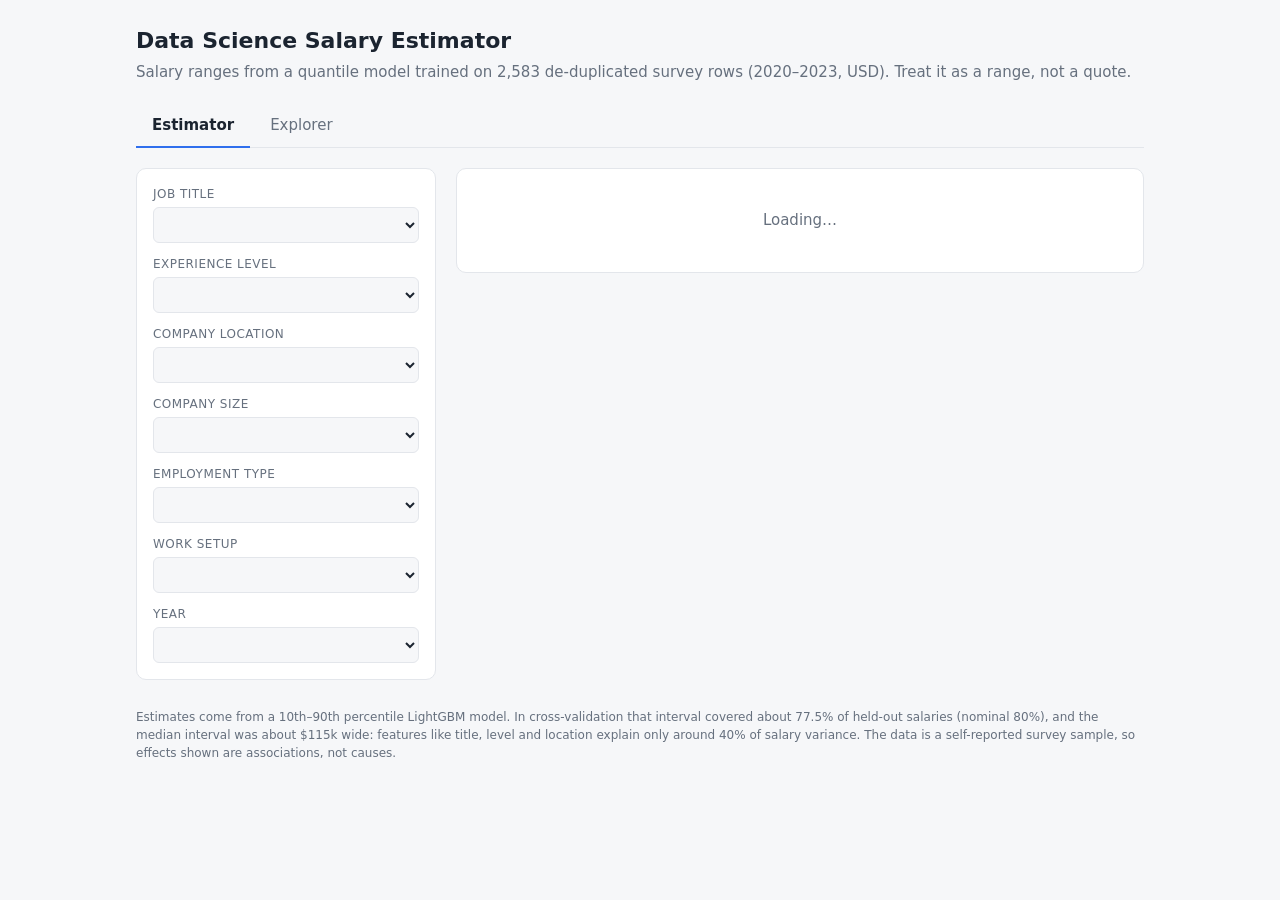
==== app/static/index.html @ ebf69576 "Add salary estimator and explorer web app FastAPI backend serving 10/50/90 percentile LightGBM predi" ====
<!doctype html>
<html lang="en">
<head>
<meta charset="utf-8">
<meta name="viewport" content="width=device-width, initial-scale=1">
<title>Data Science Salary Estimator</title>
<style>
  :root {
    --bg: #f6f7f9; --card: #fff; --ink: #1b2430; --muted: #66707e; --line: #e3e6eb;
    --accent: #2f6fed; --accent-soft: #dfe9fd; --pos: #1f9d6b; --neg: #d1495b; --band: #c9d9fb; --peer: #f0b429;
  }
  @media (prefers-color-scheme: dark) {
    :root { --bg: #11151b; --card: #1a2029; --ink: #e8ecf2; --muted: #95a0b0; --line: #2a323e;
            --accent: #6b9bff; --accent-soft: #223355; --pos: #3ccf91; --neg: #ff7a8a; --band: #2c4375; --peer: #e0a526; }
  }
  * { box-sizing: border-box; }
  body { margin: 0; background: var(--bg); color: var(--ink); font: 15px/1.5 system-ui, -apple-system, "Segoe UI", sans-serif; }
  .wrap { max-width: 1040px; margin: 0 auto; padding: 24px 16px 48px; }
  h1 { font-size: 22px; margin: 0 0 4px; }
  .sub { color: var(--muted); margin: 0 0 20px; }
  nav { display: flex; gap: 4px; border-bottom: 1px solid var(--line); margin-bottom: 20px; }
  nav button { background: none; border: 0; padding: 10px 16px; font: inherit; color: var(--muted); cursor: pointer; border-bottom: 2px solid transparent; margin-bottom: -1px; }
  nav button[aria-selected="true"] { color: var(--ink); border-bottom-color: var(--accent); font-weight: 600; }
  .grid { display: grid; grid-template-columns: 300px 1fr; gap: 20px; align-items: start; }
  @media (max-width: 760px) { .grid { grid-template-columns: 1fr; } }
  .card { background: var(--card); border: 1px solid var(--line); border-radius: 10px; padding: 16px; }
  .card + .card { margin-top: 16px; }
  label { display: block; font-size: 12px; color: var(--muted); margin: 12px 0 4px; text-transform: uppercase; letter-spacing: .04em; }
  label:first-child { margin-top: 0; }
  select, input[type=range] { width: 100%; font: inherit; color: var(--ink); background: var(--bg); border: 1px solid var(--line); border-radius: 6px; padding: 7px 8px; }
  input[type=range] { padding: 0; }
  h2 { font-size: 15px; margin: 0 0 12px; }
  .big { font-size: 34px; font-weight: 700; letter-spacing: -.01em; }
  .big small { font-size: 15px; font-weight: 400; color: var(--muted); }
  .muted { color: var(--muted); font-size: 13px; }
  .scale { position: relative; height: 46px; margin: 18px 0 6px; }
  .scale .track { position: absolute; top: 20px; left: 0; right: 0; height: 6px; background: var(--line); border-radius: 3px; }
  .scale .band { position: absolute; top: 16px; height: 14px; background: var(--band); border-radius: 7px; }
  .scale .mid { position: absolute; top: 10px; width: 3px; height: 26px; background: var(--accent); border-radius: 2px; }
  .scale .peer { position: absolute; top: 33px; height: 5px; background: var(--peer); border-radius: 3px; }
  .scale .tick { position: absolute; top: 0; font-size: 11px; color: var(--muted); transform: translateX(-50%); white-space: nowrap; }
  .legend { display: flex; gap: 16px; flex-wrap: wrap; font-size: 12px; color: var(--muted); }
  .legend i { display: inline-block; width: 12px; height: 8px; border-radius: 2px; margin-right: 5px; vertical-align: middle; }
  .warn { background: #fff4e0; color: #7a4b00; border: 1px solid #f0c987; border-radius: 8px; padding: 8px 12px; margin: 0 0 12px; font-size: 13px; }
  @media (prefers-color-scheme: dark) { .warn { background: #3a2c10; color: #f0c987; border-color: #5c4519; } }
  .factor { display: grid; grid-template-columns: 150px 1fr 76px; align-items: center; gap: 10px; padding: 4px 0; font-size: 13px; }
  .factor .nm { white-space: nowrap; overflow: hidden; text-overflow: ellipsis; }
  .factor .nm span { color: var(--muted); }
  .diverge { position: relative; height: 12px; }
  .diverge::before { content: ""; position: absolute; left: 50%; top: -3px; bottom: -3px; width: 1px; background: var(--line); }
  .diverge b { position: absolute; top: 0; height: 12px; border-radius: 2px; }
  .factor .val { text-align: right; font-variant-numeric: tabular-nums; }
  .pos { color: var(--pos); } .neg { color: var(--neg); }
  .bar-row { display: grid; grid-template-columns: 170px 1fr 70px 46px; gap: 10px; align-items: center; padding: 3px 0; font-size: 13px; cursor: pointer; border-radius: 4px; }
  .bar-row:hover { background: var(--bg); }
  .bar-row .nm { white-space: nowrap; overflow: hidden; text-overflow: ellipsis; }
  .range { position: relative; height: 14px; }
  .range .iqr { position: absolute; top: 3px; height: 8px; background: var(--band); border-radius: 4px; }
  .range .med { position: absolute; top: 0; width: 3px; height: 14px; background: var(--accent); border-radius: 2px; }
  .num { text-align: right; font-variant-numeric: tabular-nums; }
  .hist { display: flex; align-items: flex-end; gap: 2px; height: 80px; }
  .hist div { flex: 1; background: var(--band); border-radius: 2px 2px 0 0; min-height: 1px; }
  .filters { display: grid; grid-template-columns: repeat(auto-fill, minmax(150px, 1fr)); gap: 8px 12px; }
  .filters label { margin: 0 0 3px; }
  .row { display: flex; justify-content: space-between; align-items: baseline; gap: 12px; flex-wrap: wrap; }
  button.link { background: none; border: 0; color: var(--accent); cursor: pointer; font: inherit; padding: 0; }
  .empty { color: var(--muted); padding: 24px 0; text-align: center; }
  footer { margin-top: 28px; color: var(--muted); font-size: 12px; }
  .hidden { display: none; }
</style>
</head>
<body>
<div class="wrap">
  <h1>Data Science Salary Estimator</h1>
  <p class="sub">Salary ranges from a quantile model trained on 2,583 de-duplicated survey rows (2020&ndash;2023, USD). Treat it as a range, not a quote.</p>

  <nav role="tablist">
    <button role="tab" id="tab-est" aria-selected="true">Estimator</button>
    <button role="tab" id="tab-exp" aria-selected="false">Explorer</button>
  </nav>

  <!-- Estimator -->
  <section id="est" class="grid">
    <div class="card">
      <label for="job_title">Job title</label><select id="job_title"></select>
      <label for="experience_level">Experience level</label><select id="experience_level"></select>
      <label for="company_location">Company location</label><select id="company_location"></select>
      <label for="company_size">Company size</label><select id="company_size"></select>
      <label for="employment_type">Employment type</label><select id="employment_type"></select>
      <label for="remote_ratio">Work setup</label><select id="remote_ratio"></select>
      <label for="work_year">Year</label><select id="work_year"></select>
    </div>
    <div>
      <div class="card" id="result"><div class="empty">Loading&hellip;</div></div>
      <div class="card hidden" id="why">
        <h2>What moves this estimate</h2>
        <div class="muted" id="whyNote" style="margin-bottom:8px"></div>
        <div id="factors"></div>
      </div>
    </div>
  </section>

  <!-- Explorer -->
  <section id="exp" class="hidden">
    <div class="card">
      <div class="filters">
        <div><label for="x_group">Group by</label><select id="x_group"></select></div>
        <div><label for="x_job_title">Job title</label><select id="x_job_title"></select></div>
        <div><label for="x_experience_level">Experience</label><select id="x_experience_level"></select></div>
        <div><label for="x_company_location">Location</label><select id="x_company_location"></select></div>
        <div><label for="x_company_size">Company size</label><select id="x_company_size"></select></div>
        <div><label for="x_employment_type">Employment type</label><select id="x_employment_type"></select></div>
        <div><label for="x_remote_ratio">Work setup</label><select id="x_remote_ratio"></select></div>
        <div><label for="x_work_year">Year</label><select id="x_work_year"></select></div>
        <div><label for="x_min_n">Min rows per group: <b id="x_min_n_val">10</b></label><input type="range" id="x_min_n" min="1" max="100" value="10"></div>
      </div>
    </div>
    <div class="card">
      <div class="row"><h2 id="xTitle">Salary by group</h2><button class="link" id="xReset">Clear filters</button></div>
      <div class="muted" id="xSummary" style="margin-bottom:10px"></div>
      <div class="hist" id="xHist" aria-label="Salary distribution"></div>
      <div class="legend" style="margin:14px 0 8px"><span><i style="background:var(--band)"></i>25th&ndash;75th percentile</span><span><i style="background:var(--accent)"></i>median</span><span>Click a row to filter to it</span></div>
      <div id="xRows"></div>
    </div>
  </section>

  <footer>
    Estimates come from a 10th&ndash;90th percentile LightGBM model. In cross-validation that interval covered about 77.5% of held-out salaries (nominal 80%), and the median interval was about $115k wide: features like title, level and location explain only around 40% of salary variance. The data is a self-reported survey sample, so effects shown are associations, not causes.
  </footer>
</div>

<script>
const $ = id => document.getElementById(id);
const esc = s => String(s).replace(/[&<>"']/g, c => ({'&':'&amp;','<':'&lt;','>':'&gt;','"':'&quot;',"'":'&#39;'}[c]));
const usd = n => '$' + Math.round(n).toLocaleString('en-US');
const k = n => '$' + Math.round(n / 1000) + 'k';
const CAT_FIELDS = ['job_title', 'experience_level', 'company_location', 'company_size', 'employment_type'];
const GROUPS = {job_title: 'Job title', experience_level: 'Experience level', company_location: 'Company location',
                company_size: 'Company size', employment_type: 'Employment type', work_year: 'Year', remote_ratio: 'Work setup'};
let OPT = null;

function fill(sel, items, any) {
  sel.innerHTML = (any ? `<option value="">${esc(any)}</option>` : '') +
    items.map(o => `<option value="${esc(o.value)}">${esc(o.label)}${o.n != null ? ` (${o.n})` : ''}</option>`).join('');
}

async function init() {
  const r = await (await fetch('/api/options')).json();
  OPT = r.options;
  const years = OPT.work_year.map(y => ({value: y, label: y}));
  for (const f of CAT_FIELDS) { fill($(f), OPT[f]); fill($('x_' + f), OPT[f], 'All'); }
  fill($('remote_ratio'), OPT.remote_ratio); fill($('x_remote_ratio'), OPT.remote_ratio, 'All');
  fill($('work_year'), years); fill($('x_work_year'), years, 'All');
  fill($('x_group'), Object.entries(GROUPS).map(([value, label]) => ({value, label})));
  // sensible defaults
  $('job_title').value = 'Data Scientist'; $('experience_level').value = 'MI'; $('company_location').value = 'US';
  $('company_size').value = 'M'; $('employment_type').value = 'FT'; $('remote_ratio').value = '0';
  $('work_year').value = String(Math.max(...OPT.work_year.map(Number)));
  $('x_group').value = 'job_title';
  estimate(); explore();
}

// ---- Estimator ----
let estTimer;
async function estimate() {
  const body = {};
  for (const f of [...CAT_FIELDS, 'remote_ratio', 'work_year']) body[f] = $(f).value;
  body.remote_ratio = +body.remote_ratio; body.work_year = +body.work_year;
  const res = await fetch('/api/predict', {method: 'POST', headers: {'Content-Type': 'application/json'}, body: JSON.stringify(body)});
  if (!res.ok) { $('result').innerHTML = `<div class="empty">Could not estimate: ${esc((await res.json()).detail)}</div>`; return; }
  render(await res.json());
}

function render(r) {
  const p = r.peers, has = p && p.n > 0;
  const lo = Math.min(r.low, has ? p.p25 : r.low) * 0.9, hi = Math.max(r.high, has ? p.p75 : r.high) * 1.05;
  const pos = v => ((v - lo) / (hi - lo) * 100).toFixed(2) + '%';
  const w = (a, b) => ((b - a) / (hi - lo) * 100).toFixed(2) + '%';
  $('result').innerHTML = `
    ${r.warnings.map(x => `<div class="warn">${esc(x)}</div>`).join('')}
    <div class="muted">Estimated salary (80% range)</div>
    <div class="big">${usd(r.low)} &ndash; ${usd(r.high)} <small>per year</small></div>
    <div class="muted">Most likely around <b>${usd(r.mid)}</b></div>
    <div class="scale" aria-hidden="true">
      <div class="track"></div>
      <div class="band" style="left:${pos(r.low)};width:${w(r.low, r.high)}"></div>
      <div class="mid" style="left:${pos(r.mid)}"></div>
      ${has ? `<div class="peer" style="left:${pos(p.p25)};width:${w(p.p25, p.p75)}"></div>` : ''}
      <span class="tick" style="left:${pos(r.low)}">${k(r.low)}</span>
      <span class="tick" style="left:${pos(r.high)}">${k(r.high)}</span>
    </div>
    <div class="legend"><span><i style="background:var(--band)"></i>model 10&ndash;90% range</span><span><i style="background:var(--accent)"></i>model median</span>${has ? '<span><i style="background:var(--peer)"></i>observed peers 25&ndash;75%</span>' : ''}</div>
    <p class="muted" style="margin-bottom:0">${has
      ? `${p.n} observed rows with the ${esc(p.match)}: median ${usd(p.median)}, middle half ${usd(p.p25)}&ndash;${usd(p.p75)}.`
      : 'No comparable observed rows.'}</p>`;

  const max = Math.max(...r.factors.map(f => Math.abs(f.effect)), 1);
  $('why').classList.remove('hidden');
  $('whyNote').textContent = `Starting from a typical salary of ${usd(r.baseline)}, each factor adds or subtracts:`;
  $('factors').innerHTML = r.factors.map(f => {
    const pct = Math.abs(f.effect) / max * 50, neg = f.effect < 0;
    return `<div class="factor"><div class="nm" title="${esc(f.label)}">${esc(f.label)} <span>${esc(f.value)}</span></div>
      <div class="diverge"><b style="${neg ? 'right' : 'left'}:50%;width:${pct}%;background:var(--${neg ? 'neg' : 'pos'})"></b></div>
      <div class="val ${neg ? 'neg' : 'pos'}">${neg ? '&minus;' : '+'}${usd(Math.abs(f.effect))}</div></div>`;
  }).join('');
}

for (const f of [...CAT_FIELDS, 'remote_ratio', 'work_year']) $(f).addEventListener('change', () => { clearTimeout(estTimer); estTimer = setTimeout(estimate, 80); });

// ---- Explorer ----
const XF = ['job_title', 'experience_level', 'company_location', 'company_size', 'employment_type', 'remote_ratio', 'work_year'];
async function explore() {
  const q = new URLSearchParams({group_by: $('x_group').value, min_n: $('x_min_n').value});
  for (const f of XF) if ($('x_' + f).value !== '') q.set(f, $('x_' + f).value);
  const r = await (await fetch('/api/explore?' + q)).json();
  $('xTitle').textContent = 'Salary by ' + GROUPS[$('x_group').value].toLowerCase();
  if (!r.rows) { $('xSummary').textContent = ''; $('xHist').innerHTML = ''; $('xRows').innerHTML = '<div class="empty">No rows match these filters.</div>'; return; }
  $('xSummary').textContent = `${r.rows.toLocaleString()} rows, median ${usd(r.overall.median)} (middle half ${usd(r.overall.p25)}–${usd(r.overall.p75)})` +
    (r.hidden_groups ? ` · ${r.hidden_groups} small group${r.hidden_groups > 1 ? 's' : ''} hidden` : '');
  const hm = Math.max(...r.histogram.counts, 1);
  $('xHist').innerHTML = r.histogram.counts.map((c, i) =>
    `<div style="height:${c / hm * 100}%" title="${k(r.histogram.edges[i])}–${k(r.histogram.edges[i + 1])}: ${c} rows"></div>`).join('');
  if (!r.groups.length) { $('xRows').innerHTML = '<div class="empty">Every group is below the minimum size. Lower the slider.</div>'; return; }
  const lo = 0, hi = Math.max(...r.groups.map(g => g.p75)) * 1.05;
  const pct = v => (v / hi * 100).toFixed(2) + '%';
  $('xRows').innerHTML = r.groups.map(g => `
    <div class="bar-row" data-key="${esc(g.key)}" title="min ${usd(g.min)}, max ${usd(g.max)}, mean ${usd(g.mean)}">
      <div class="nm">${esc(g.label)}</div>
      <div class="range"><div class="iqr" style="left:${pct(g.p25)};width:${((g.p75 - g.p25) / hi * 100).toFixed(2)}%"></div><div class="med" style="left:${pct(g.median)}"></div></div>
      <div class="num">${k(g.median)}</div><div class="num muted">${g.n}</div></div>`).join('');
}
$('xRows').addEventListener('click', e => {
  const row = e.target.closest('.bar-row'); if (!row) return;
  const g = $('x_group').value, sel = $('x_' + g);
  if (sel && XF.includes(g)) { sel.value = row.dataset.key; explore(); }
});
$('x_min_n').addEventListener('input', () => { $('x_min_n_val').textContent = $('x_min_n').value; });
$('x_min_n').addEventListener('change', explore);
for (const id of ['x_group', ...XF.map(f => 'x_' + f)]) $(id).addEventListener('change', explore);
$('xReset').addEventListener('click', () => { for (const f of XF) $('x_' + f).value = ''; explore(); });

// ---- Tabs ----
function tab(which) {
  $('est').classList.toggle('hidden', which !== 'est'); $('exp').classList.toggle('hidden', which !== 'exp');
  $('tab-est').setAttribute('aria-selected', which === 'est'); $('tab-exp').setAttribute('aria-selected', which === 'exp');
}
$('tab-est').onclick = () => tab('est'); $('tab-exp').onclick = () => tab('exp');
init();
</script>
</body>
</html>
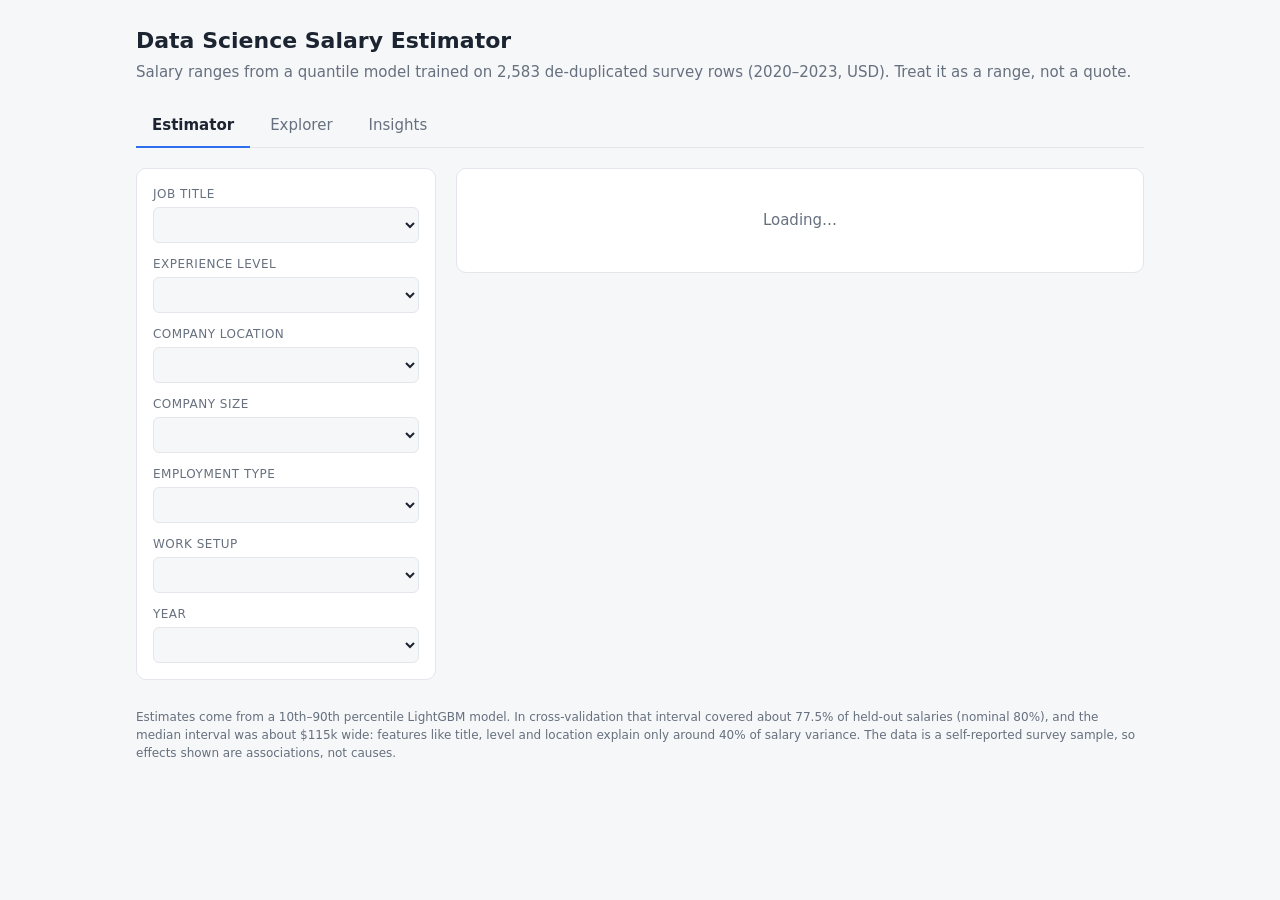
==== commit e07977dc: "Add Insights tab: pay premiums, pay bands, reliability insights.py precomputes bootstrap premiums fr" ====
--- a/app/static/index.html
+++ b/app/static/index.html
@@ -67,6 +67,28 @@
   .empty { color: var(--muted); padding: 24px 0; text-align: center; }
   footer { margin-top: 28px; color: var(--muted); font-size: 12px; }
   .hidden { display: none; }
+  .ph { font-size: 12px; text-transform: uppercase; letter-spacing: .04em; color: var(--muted); margin: 14px 0 2px; }
+  .ph:first-child { margin-top: 0; }
+  .prem { display: grid; grid-template-columns: 190px 1fr 140px; gap: 10px; align-items: center; font-size: 13px; padding: 3px 0; }
+  @media (max-width: 760px) { .prem { grid-template-columns: 120px 1fr 96px; } }
+  .prem .nm { white-space: nowrap; overflow: hidden; text-overflow: ellipsis; }
+  .prem .val { text-align: right; font-variant-numeric: tabular-nums; }
+  .ci { position: relative; height: 14px; }
+  .ci::before { content: ""; position: absolute; left: 50%; top: -3px; bottom: -3px; width: 1px; background: var(--line); }
+  .ci .rng { position: absolute; top: 5px; height: 4px; border-radius: 2px; opacity: .55; }
+  .ci .dot { position: absolute; top: 1px; width: 12px; height: 12px; border-radius: 50%; transform: translateX(-50%); }
+  .heat { overflow-x: auto; }
+  .heat table { border-collapse: separate; border-spacing: 3px; width: 100%; min-width: 440px; font-size: 13px; }
+  .heat th { font-weight: 500; color: var(--muted); font-size: 12px; text-align: center; }
+  .heat th.rl { text-align: left; }
+  .heat td { text-align: center; padding: 8px 4px; border-radius: 4px; font-variant-numeric: tabular-nums; }
+  .heat td.na { color: var(--muted); opacity: .4; }
+  .heatpair { display: grid; grid-template-columns: 1fr 1fr; gap: 20px; }
+  @media (max-width: 760px) { .heatpair { grid-template-columns: 1fr; } }
+  .rel { display: grid; grid-template-columns: 150px 1fr 56px; gap: 10px; align-items: center; font-size: 13px; padding: 2px 0; }
+  .relbar { position: relative; height: 12px; background: var(--bg); border-radius: 3px; }
+  .relbar b { position: absolute; left: 0; top: 0; bottom: 0; border-radius: 3px; }
+  .relbar i { position: absolute; top: -3px; bottom: -3px; width: 2px; background: var(--neg); left: 80%; }
 </style>
 </head>
 <body>
@@ -77,6 +99,7 @@
   <nav role="tablist">
     <button role="tab" id="tab-est" aria-selected="true">Estimator</button>
     <button role="tab" id="tab-exp" aria-selected="false">Explorer</button>
+    <button role="tab" id="tab-ins" aria-selected="false">Insights</button>
   </nav>
 
   <!-- Estimator -->
@@ -121,6 +144,26 @@
       <div class="hist" id="xHist" aria-label="Salary distribution"></div>
       <div class="legend" style="margin:14px 0 8px"><span><i style="background:var(--band)"></i>25th&ndash;75th percentile</span><span><i style="background:var(--accent)"></i>median</span><span>Click a row to filter to it</span></div>
       <div id="xRows"></div>
+    </div>
+  </section>
+
+  <!-- Insights -->
+  <section id="ins" class="hidden">
+    <div class="card">
+      <h2>What moves salary?</h2>
+      <div class="muted" id="insIntro" style="margin-bottom:10px"></div>
+      <div id="insPrem"></div>
+      <div class="legend" style="margin-top:10px"><span><i style="background:var(--pos)"></i>higher pay</span><span><i style="background:var(--neg)"></i>lower pay</span><span><i style="background:var(--muted)"></i>no reliable effect (90% interval crosses zero)</span></div>
+    </div>
+    <div class="card">
+      <h2>Median pay by role and level</h2>
+      <div class="muted" style="margin-bottom:10px">Thousands of USD. Cells need 10+ people. Hover for the middle-50% band.</div>
+      <div id="insHeat"></div>
+    </div>
+    <div class="card">
+      <h2>Where can the model be trusted?</h2>
+      <div class="muted" style="margin-bottom:10px">Share of real salaries that landed inside the model's 80% range (out of fold). Near 80% is well calibrated; grey bars have fewer than 30 people.</div>
+      <div id="insRel"></div>
     </div>
   </section>
 
@@ -239,12 +282,68 @@
 for (const id of ['x_group', ...XF.map(f => 'x_' + f)]) $(id).addEventListener('change', explore);
 $('xReset').addEventListener('click', () => { for (const f of XF) $('x_' + f).value = ''; explore(); });
 
+// ---- Insights ----
+let insLoaded = false;
+async function loadInsights() {
+  if (insLoaded) return;
+  const res = await fetch('/api/insights');
+  if (!res.ok) { $('insIntro').textContent = (await res.json()).detail; return; }
+  const d = await res.json(); insLoaded = true;
+  $('insIntro').textContent = `Percent difference in salary holding the other factors constant, from ${d.rows.toLocaleString()} rows (${d.years[0]}–${d.years[1]}, median ${usd(d.median_salary)}). Lines show a 90% bootstrap interval.`;
+
+  const pr = d.premiums.map(p => ({...p, group: p.factor.split(':')[0]}));
+  const cap = 140, pos = v => (50 + Math.max(-cap, Math.min(cap, v)) / cap * 50).toFixed(1) + '%';
+  let html = '', last = '';
+  for (const g of ['Location', 'Level', 'Role', 'Company', 'Setup', 'Per year (2020-2023)']) {
+    const items = pr.filter(p => p.group === g).sort((a, b) => a.pct - b.pct);
+    if (!items.length) continue;
+    html += `<div class="ph">${esc(g === 'Per year (2020-2023)' ? 'Time trend' : g)}</div>`;
+    for (const p of items) {
+      const color = !p.significant ? 'var(--muted)' : p.pct > 0 ? 'var(--pos)' : 'var(--neg)';
+      const lo = Math.max(-cap, p.lo), hi = Math.min(cap, p.hi);
+      html += `<div class="prem"><div class="nm" title="${esc(p.factor)}">${esc(p.factor.replace(/^[^:]+: /, ''))}</div>
+        <div class="ci"><div class="rng" style="left:${pos(lo)};width:${(parseFloat(pos(hi)) - parseFloat(pos(lo))).toFixed(1)}%;background:${color}"></div><div class="dot" style="left:${pos(p.pct)};background:${color}"></div></div>
+        <div class="val" style="color:${p.significant ? (p.pct > 0 ? 'var(--pos)' : 'var(--neg)') : 'var(--muted)'}">${p.pct > 0 ? '+' : ''}${p.pct.toFixed(0)}% <span class="muted">(${p.lo.toFixed(0)}, ${p.hi.toFixed(0)})</span></div></div>`;
+    }
+  }
+  $('insPrem').innerHTML = html;
+
+  // heatmaps
+  const levels = ['Entry', 'Mid', 'Senior', 'Executive'];
+  const fams = [...new Set(d.bands.map(b => b.family))].sort();
+  const vmax = Math.max(...d.bands.map(b => b.median));
+  const heat = mk => `<div><div class="ph" style="margin-top:0">${esc(mk)}</div><div class="heat"><table><tr><th class="rl"></th>${levels.map(l => `<th>${l}</th>`).join('')}</tr>` +
+    fams.map(f => `<tr><th class="rl">${esc(f)}</th>` + levels.map(l => {
+      const b = d.bands.find(x => x.family === f && x.level === l && x.market === mk);
+      if (!b) return '<td class="na">–</td>';
+      const a = (0.12 + 0.75 * b.median / vmax).toFixed(2);
+      return `<td style="background:rgba(47,111,237,${a});color:${b.median / vmax > .55 ? '#fff' : 'inherit'}" title="${esc(f)}, ${l}, ${mk}: ${usd(b.p25)} to ${usd(b.p75)} (n=${b.n})">${Math.round(b.median / 1000)}<span style="font-size:10px;opacity:.7"> n${b.n}</span></td>`;
+    }).join('') + '</tr>').join('') + '</table></div></div>';
+  $('insHeat').innerHTML = `<div class="heatpair">${heat('US')}${heat('Outside US')}</div>`;
+
+  // reliability
+  let rh = '';
+  for (const g of ['Location', 'Level', 'Role']) {
+    rh += `<div class="ph">${g}</div>`;
+    for (const r of d.reliability.filter(x => x.group === g).sort((a, b) => b.n - a.n)) {
+      rh += `<div class="rel"><div title="${esc(r.segment)}">${esc(r.segment)} <span class="muted">n=${r.n}</span></div>
+        <div class="relbar"><b style="width:${(r.coverage * 100).toFixed(1)}%;background:${r.n < 30 ? 'var(--muted)' : 'var(--accent)'}"></b><i></i></div>
+        <div class="num">${(r.coverage * 100).toFixed(0)}%</div></div>`;
+    }
+  }
+  const all = d.reliability.find(x => x.group === 'All');
+  $('insRel').innerHTML = rh + `<p class="muted" style="margin-bottom:0">Overall ${(all.coverage * 100).toFixed(1)}% coverage; the median range is ${usd(all.median_width)} wide, so use ranges, not single numbers. The red line marks 80%.</p>`;
+}
+
 // ---- Tabs ----
 function tab(which) {
-  $('est').classList.toggle('hidden', which !== 'est'); $('exp').classList.toggle('hidden', which !== 'exp');
-  $('tab-est').setAttribute('aria-selected', which === 'est'); $('tab-exp').setAttribute('aria-selected', which === 'exp');
-}
-$('tab-est').onclick = () => tab('est'); $('tab-exp').onclick = () => tab('exp');
+  for (const [id, key] of [['est', 'est'], ['exp', 'exp'], ['ins', 'ins']]) {
+    $(id).classList.toggle('hidden', which !== key);
+    $('tab-' + id).setAttribute('aria-selected', which === key);
+  }
+  if (which === 'ins') loadInsights();
+}
+$('tab-est').onclick = () => tab('est'); $('tab-exp').onclick = () => tab('exp'); $('tab-ins').onclick = () => tab('ins');
 init();
 </script>
 </body>
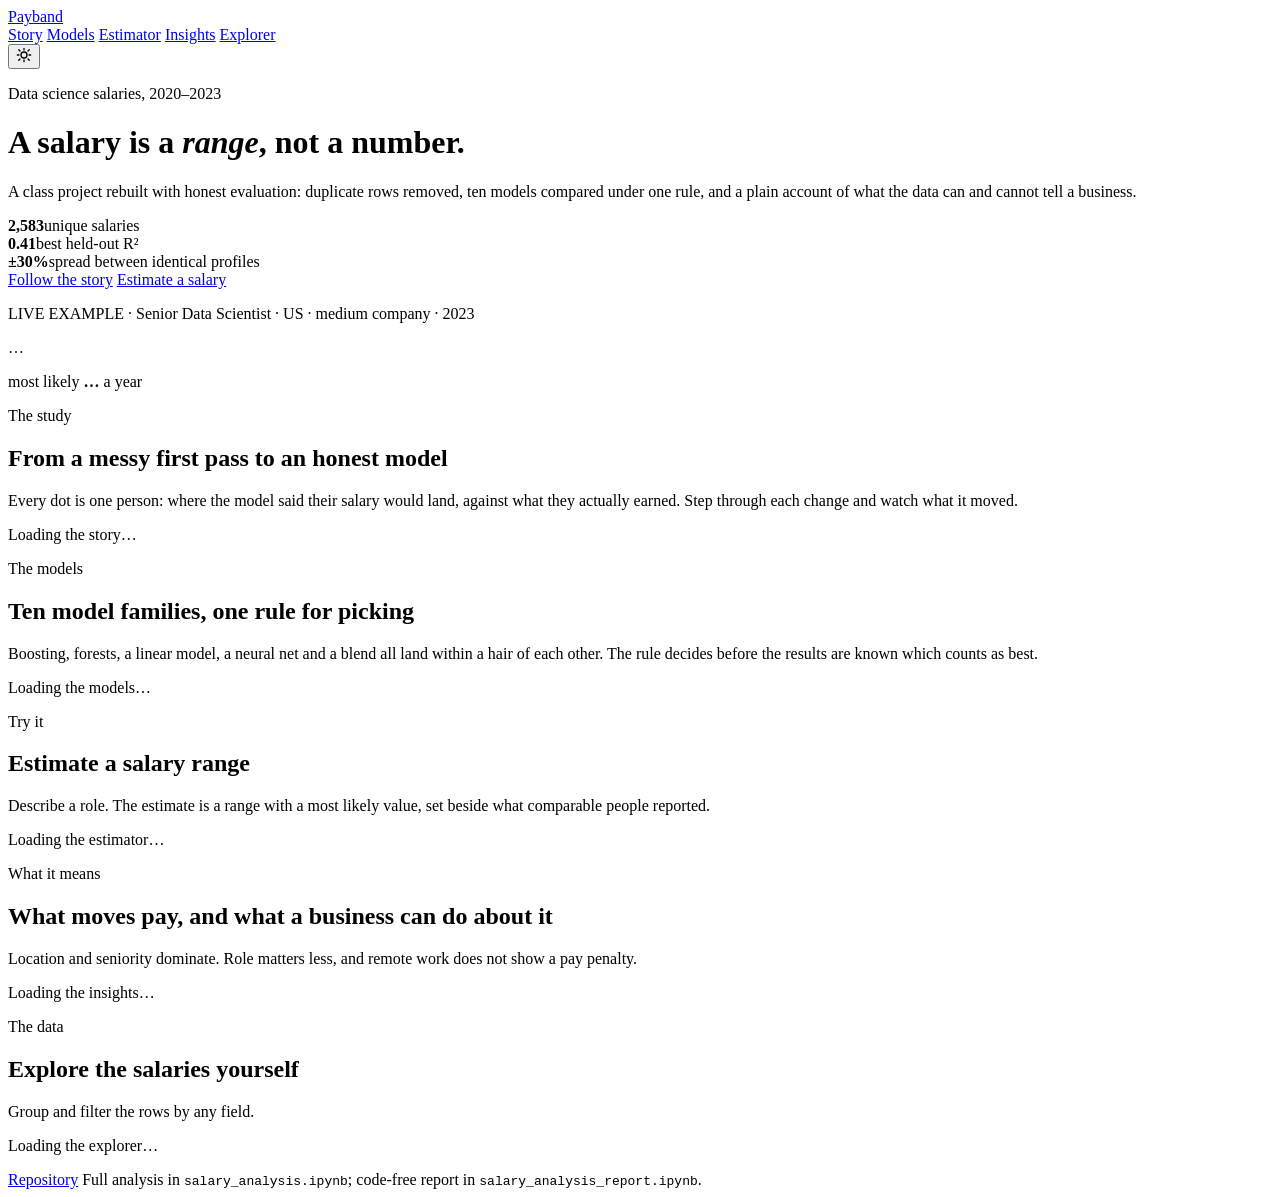
==== commit 26ad6c59: "Rebuild the site as Payband: animated story, model arena, insights New single-page app with a dark a" ====
--- a/app/static/index.html
+++ b/app/static/index.html
@@ -2,349 +2,118 @@
 <html lang="en">
 <head>
 <meta charset="utf-8">
-<meta name="viewport" content="width=device-width, initial-scale=1">
-<title>Data Science Salary Estimator</title>
-<style>
-  :root {
-    --bg: #f6f7f9; --card: #fff; --ink: #1b2430; --muted: #66707e; --line: #e3e6eb;
-    --accent: #2f6fed; --accent-soft: #dfe9fd; --pos: #1f9d6b; --neg: #d1495b; --band: #c9d9fb; --peer: #f0b429;
-  }
-  @media (prefers-color-scheme: dark) {
-    :root { --bg: #11151b; --card: #1a2029; --ink: #e8ecf2; --muted: #95a0b0; --line: #2a323e;
-            --accent: #6b9bff; --accent-soft: #223355; --pos: #3ccf91; --neg: #ff7a8a; --band: #2c4375; --peer: #e0a526; }
-  }
-  * { box-sizing: border-box; }
-  body { margin: 0; background: var(--bg); color: var(--ink); font: 15px/1.5 system-ui, -apple-system, "Segoe UI", sans-serif; }
-  .wrap { max-width: 1040px; margin: 0 auto; padding: 24px 16px 48px; }
-  h1 { font-size: 22px; margin: 0 0 4px; }
-  .sub { color: var(--muted); margin: 0 0 20px; }
-  nav { display: flex; gap: 4px; border-bottom: 1px solid var(--line); margin-bottom: 20px; }
-  nav button { background: none; border: 0; padding: 10px 16px; font: inherit; color: var(--muted); cursor: pointer; border-bottom: 2px solid transparent; margin-bottom: -1px; }
-  nav button[aria-selected="true"] { color: var(--ink); border-bottom-color: var(--accent); font-weight: 600; }
-  .grid { display: grid; grid-template-columns: 300px 1fr; gap: 20px; align-items: start; }
-  @media (max-width: 760px) { .grid { grid-template-columns: 1fr; } }
-  .card { background: var(--card); border: 1px solid var(--line); border-radius: 10px; padding: 16px; }
-  .card + .card { margin-top: 16px; }
-  label { display: block; font-size: 12px; color: var(--muted); margin: 12px 0 4px; text-transform: uppercase; letter-spacing: .04em; }
-  label:first-child { margin-top: 0; }
-  select, input[type=range] { width: 100%; font: inherit; color: var(--ink); background: var(--bg); border: 1px solid var(--line); border-radius: 6px; padding: 7px 8px; }
-  input[type=range] { padding: 0; }
-  h2 { font-size: 15px; margin: 0 0 12px; }
-  .big { font-size: 34px; font-weight: 700; letter-spacing: -.01em; }
-  .big small { font-size: 15px; font-weight: 400; color: var(--muted); }
-  .muted { color: var(--muted); font-size: 13px; }
-  .scale { position: relative; height: 46px; margin: 18px 0 6px; }
-  .scale .track { position: absolute; top: 20px; left: 0; right: 0; height: 6px; background: var(--line); border-radius: 3px; }
-  .scale .band { position: absolute; top: 16px; height: 14px; background: var(--band); border-radius: 7px; }
-  .scale .mid { position: absolute; top: 10px; width: 3px; height: 26px; background: var(--accent); border-radius: 2px; }
-  .scale .peer { position: absolute; top: 33px; height: 5px; background: var(--peer); border-radius: 3px; }
-  .scale .tick { position: absolute; top: 0; font-size: 11px; color: var(--muted); transform: translateX(-50%); white-space: nowrap; }
-  .legend { display: flex; gap: 16px; flex-wrap: wrap; font-size: 12px; color: var(--muted); }
-  .legend i { display: inline-block; width: 12px; height: 8px; border-radius: 2px; margin-right: 5px; vertical-align: middle; }
-  .warn { background: #fff4e0; color: #7a4b00; border: 1px solid #f0c987; border-radius: 8px; padding: 8px 12px; margin: 0 0 12px; font-size: 13px; }
-  @media (prefers-color-scheme: dark) { .warn { background: #3a2c10; color: #f0c987; border-color: #5c4519; } }
-  .factor { display: grid; grid-template-columns: 150px 1fr 76px; align-items: center; gap: 10px; padding: 4px 0; font-size: 13px; }
-  .factor .nm { white-space: nowrap; overflow: hidden; text-overflow: ellipsis; }
-  .factor .nm span { color: var(--muted); }
-  .diverge { position: relative; height: 12px; }
-  .diverge::before { content: ""; position: absolute; left: 50%; top: -3px; bottom: -3px; width: 1px; background: var(--line); }
-  .diverge b { position: absolute; top: 0; height: 12px; border-radius: 2px; }
-  .factor .val { text-align: right; font-variant-numeric: tabular-nums; }
-  .pos { color: var(--pos); } .neg { color: var(--neg); }
-  .bar-row { display: grid; grid-template-columns: 170px 1fr 70px 46px; gap: 10px; align-items: center; padding: 3px 0; font-size: 13px; cursor: pointer; border-radius: 4px; }
-  .bar-row:hover { background: var(--bg); }
-  .bar-row .nm { white-space: nowrap; overflow: hidden; text-overflow: ellipsis; }
-  .range { position: relative; height: 14px; }
-  .range .iqr { position: absolute; top: 3px; height: 8px; background: var(--band); border-radius: 4px; }
-  .range .med { position: absolute; top: 0; width: 3px; height: 14px; background: var(--accent); border-radius: 2px; }
-  .num { text-align: right; font-variant-numeric: tabular-nums; }
-  .hist { display: flex; align-items: flex-end; gap: 2px; height: 80px; }
-  .hist div { flex: 1; background: var(--band); border-radius: 2px 2px 0 0; min-height: 1px; }
-  .filters { display: grid; grid-template-columns: repeat(auto-fill, minmax(150px, 1fr)); gap: 8px 12px; }
-  .filters label { margin: 0 0 3px; }
-  .row { display: flex; justify-content: space-between; align-items: baseline; gap: 12px; flex-wrap: wrap; }
-  button.link { background: none; border: 0; color: var(--accent); cursor: pointer; font: inherit; padding: 0; }
-  .empty { color: var(--muted); padding: 24px 0; text-align: center; }
-  footer { margin-top: 28px; color: var(--muted); font-size: 12px; }
-  .hidden { display: none; }
-  .ph { font-size: 12px; text-transform: uppercase; letter-spacing: .04em; color: var(--muted); margin: 14px 0 2px; }
-  .ph:first-child { margin-top: 0; }
-  .prem { display: grid; grid-template-columns: 190px 1fr 140px; gap: 10px; align-items: center; font-size: 13px; padding: 3px 0; }
-  @media (max-width: 760px) { .prem { grid-template-columns: 120px 1fr 96px; } }
-  .prem .nm { white-space: nowrap; overflow: hidden; text-overflow: ellipsis; }
-  .prem .val { text-align: right; font-variant-numeric: tabular-nums; }
-  .ci { position: relative; height: 14px; }
-  .ci::before { content: ""; position: absolute; left: 50%; top: -3px; bottom: -3px; width: 1px; background: var(--line); }
-  .ci .rng { position: absolute; top: 5px; height: 4px; border-radius: 2px; opacity: .55; }
-  .ci .dot { position: absolute; top: 1px; width: 12px; height: 12px; border-radius: 50%; transform: translateX(-50%); }
-  .heat { overflow-x: auto; }
-  .heat table { border-collapse: separate; border-spacing: 3px; width: 100%; min-width: 440px; font-size: 13px; }
-  .heat th { font-weight: 500; color: var(--muted); font-size: 12px; text-align: center; }
-  .heat th.rl { text-align: left; }
-  .heat td { text-align: center; padding: 8px 4px; border-radius: 4px; font-variant-numeric: tabular-nums; }
-  .heat td.na { color: var(--muted); opacity: .4; }
-  .heatpair { display: grid; grid-template-columns: 1fr 1fr; gap: 20px; }
-  @media (max-width: 760px) { .heatpair { grid-template-columns: 1fr; } }
-  .rel { display: grid; grid-template-columns: 150px 1fr 56px; gap: 10px; align-items: center; font-size: 13px; padding: 2px 0; }
-  .relbar { position: relative; height: 12px; background: var(--bg); border-radius: 3px; }
-  .relbar b { position: absolute; left: 0; top: 0; bottom: 0; border-radius: 3px; }
-  .relbar i { position: absolute; top: -3px; bottom: -3px; width: 2px; background: var(--neg); left: 80%; }
-</style>
+<meta name="viewport" content="width=device-width, initial-scale=1, viewport-fit=cover">
+<title>Payband</title>
+<meta name="description" content="Data science salary ranges, an honest model comparison, and what a business can do with them.">
+<link rel="icon" href="data:image/svg+xml,%3Csvg xmlns=%27http://www.w3.org/2000/svg%27 viewBox=%270 0 32 32%27%3E%3Crect width=%2732%27 height=%2732%27 rx=%277%27 fill=%27%230c111a%27/%3E%3Crect x=%274%27 y=%2712%27 width=%2724%27 height=%278%27 rx=%274%27 fill=%27%236a9bf4%27 fill-opacity=%27.55%27/%3E%3Crect x=%2718%27 y=%277%27 width=%274%27 height=%2718%27 rx=%272%27 fill=%27%23f2b84b%27/%3E%3C/svg%3E">
+<link rel="preconnect" href="https://fonts.googleapis.com">
+<link rel="preconnect" href="https://fonts.gstatic.com" crossorigin>
+<link rel="stylesheet" href="https://fonts.googleapis.com/css2?family=Bricolage+Grotesque:opsz,wght@12..96,500;12..96,700&family=IBM+Plex+Mono:wght@400;500;600&family=IBM+Plex+Sans:wght@400;500;600&display=swap">
+<link rel="stylesheet" href="/static/css/tokens.css">
+<link rel="stylesheet" href="/static/css/app.css">
+<link rel="stylesheet" href="/static/css/sections.css">
+<link rel="stylesheet" href="/static/css/story.css">
+<link rel="stylesheet" href="/static/css/arena.css">
+<link rel="stylesheet" href="/static/css/estimator.css">
+<link rel="stylesheet" href="/static/css/insights.css">
+<link rel="stylesheet" href="/static/css/explorer.css">
 </head>
 <body>
-<div class="wrap">
-  <h1>Data Science Salary Estimator</h1>
-  <p class="sub">Salary ranges from a quantile model trained on 2,583 de-duplicated survey rows (2020&ndash;2023, USD). Treat it as a range, not a quote.</p>
+<nav class="nav" aria-label="Sections">
+  <div class="nav-in">
+    <a class="brand" href="#top"><i class="brand-mark" aria-hidden="true"></i><span>Payband</span></a>
+    <div class="nav-links">
+      <a href="#story">Story</a>
+      <a href="#arena">Models</a>
+      <a href="#estimate">Estimator</a>
+      <a href="#insights">Insights</a>
+      <a href="#explore">Explorer</a>
+    </div>
+    <button class="icon-btn" id="theme" type="button" aria-label="Switch between dark and light theme" title="Theme">
+      <svg width="16" height="16" viewBox="0 0 24 24" fill="none" stroke="currentColor" stroke-width="2" stroke-linecap="round"><circle cx="12" cy="12" r="4.5"/><path d="M12 2v2.5M12 19.5V22M4.2 4.2 6 6M18 18l1.8 1.8M2 12h2.5M19.5 12H22M4.2 19.8 6 18M18 6l1.8-1.8"/></svg>
+    </button>
+  </div>
+</nav>
 
-  <nav role="tablist">
-    <button role="tab" id="tab-est" aria-selected="true">Estimator</button>
-    <button role="tab" id="tab-exp" aria-selected="false">Explorer</button>
-    <button role="tab" id="tab-ins" aria-selected="false">Insights</button>
-  </nav>
-
-  <!-- Estimator -->
-  <section id="est" class="grid">
-    <div class="card">
-      <label for="job_title">Job title</label><select id="job_title"></select>
-      <label for="experience_level">Experience level</label><select id="experience_level"></select>
-      <label for="company_location">Company location</label><select id="company_location"></select>
-      <label for="company_size">Company size</label><select id="company_size"></select>
-      <label for="employment_type">Employment type</label><select id="employment_type"></select>
-      <label for="remote_ratio">Work setup</label><select id="remote_ratio"></select>
-      <label for="work_year">Year</label><select id="work_year"></select>
-    </div>
+<main id="top" class="wrap">
+  <header class="hero" id="hero">
     <div>
-      <div class="card" id="result"><div class="empty">Loading&hellip;</div></div>
-      <div class="card hidden" id="why">
-        <h2>What moves this estimate</h2>
-        <div class="muted" id="whyNote" style="margin-bottom:8px"></div>
-        <div id="factors"></div>
+      <p class="eyebrow">Data science salaries, 2020&ndash;2023</p>
+      <h1>A salary is a <em>range</em>, not a number.</h1>
+      <p class="lead">A class project rebuilt with honest evaluation: duplicate rows removed, ten models compared under one rule, and a plain account of what the data can and cannot tell a business.</p>
+      <div class="hero-meta">
+        <div class="stat"><b id="h-rows">2,583</b><span>unique salaries</span></div>
+        <div class="stat"><b id="h-r2">0.41</b><span>best held-out R&sup2;</span></div>
+        <div class="stat"><b id="h-noise">&plusmn;30%</b><span>spread between identical profiles</span></div>
+      </div>
+      <div class="cta-row">
+        <a class="btn primary" href="#story">Follow the story</a>
+        <a class="btn" href="#estimate">Estimate a salary</a>
       </div>
     </div>
+    <div class="card hero-card" aria-live="polite">
+      <p class="faint mono">LIVE EXAMPLE &middot; Senior Data Scientist &middot; US &middot; medium company &middot; 2023</p>
+      <p class="hero-range" id="hero-range"><span class="num">&hellip;</span></p>
+      <p class="muted">most likely <b class="num" id="hero-mid" style="color:var(--gold)">&hellip;</b> a year</p>
+      <div id="hero-ribbon"></div>
+      <p class="faint" id="hero-peers"></p>
+    </div>
+  </header>
+
+  <section class="section" id="story" aria-labelledby="story-h">
+    <div class="sec-head">
+      <p class="eyebrow">The study</p>
+      <h2 id="story-h">From a messy first pass to an honest model</h2>
+      <p class="lead">Every dot is one person: where the model said their salary would land, against what they actually earned. Step through each change and watch what it moved.</p>
+    </div>
+    <div id="story-mount"><p class="mount-loading">Loading the story&hellip;</p></div>
   </section>
 
-  <!-- Explorer -->
-  <section id="exp" class="hidden">
-    <div class="card">
-      <div class="filters">
-        <div><label for="x_group">Group by</label><select id="x_group"></select></div>
-        <div><label for="x_job_title">Job title</label><select id="x_job_title"></select></div>
-        <div><label for="x_experience_level">Experience</label><select id="x_experience_level"></select></div>
-        <div><label for="x_company_location">Location</label><select id="x_company_location"></select></div>
-        <div><label for="x_company_size">Company size</label><select id="x_company_size"></select></div>
-        <div><label for="x_employment_type">Employment type</label><select id="x_employment_type"></select></div>
-        <div><label for="x_remote_ratio">Work setup</label><select id="x_remote_ratio"></select></div>
-        <div><label for="x_work_year">Year</label><select id="x_work_year"></select></div>
-        <div><label for="x_min_n">Min rows per group: <b id="x_min_n_val">10</b></label><input type="range" id="x_min_n" min="1" max="100" value="10"></div>
-      </div>
+  <section class="section" id="arena" aria-labelledby="arena-h">
+    <div class="sec-head">
+      <p class="eyebrow">The models</p>
+      <h2 id="arena-h">Ten model families, one rule for picking</h2>
+      <p class="lead">Boosting, forests, a linear model, a neural net and a blend all land within a hair of each other. The rule decides before the results are known which counts as best.</p>
     </div>
-    <div class="card">
-      <div class="row"><h2 id="xTitle">Salary by group</h2><button class="link" id="xReset">Clear filters</button></div>
-      <div class="muted" id="xSummary" style="margin-bottom:10px"></div>
-      <div class="hist" id="xHist" aria-label="Salary distribution"></div>
-      <div class="legend" style="margin:14px 0 8px"><span><i style="background:var(--band)"></i>25th&ndash;75th percentile</span><span><i style="background:var(--accent)"></i>median</span><span>Click a row to filter to it</span></div>
-      <div id="xRows"></div>
-    </div>
+    <div id="arena-mount"><p class="mount-loading">Loading the models&hellip;</p></div>
   </section>
 
-  <!-- Insights -->
-  <section id="ins" class="hidden">
-    <div class="card">
-      <h2>What moves salary?</h2>
-      <div class="muted" id="insIntro" style="margin-bottom:10px"></div>
-      <div id="insPrem"></div>
-      <div class="legend" style="margin-top:10px"><span><i style="background:var(--pos)"></i>higher pay</span><span><i style="background:var(--neg)"></i>lower pay</span><span><i style="background:var(--muted)"></i>no reliable effect (90% interval crosses zero)</span></div>
+  <section class="section" id="estimate" aria-labelledby="estimate-h">
+    <div class="sec-head">
+      <p class="eyebrow">Try it</p>
+      <h2 id="estimate-h">Estimate a salary range</h2>
+      <p class="lead">Describe a role. The estimate is a range with a most likely value, set beside what comparable people reported.</p>
     </div>
-    <div class="card">
-      <h2>Median pay by role and level</h2>
-      <div class="muted" style="margin-bottom:10px">Thousands of USD. Cells need 10+ people. Hover for the middle-50% band.</div>
-      <div id="insHeat"></div>
-    </div>
-    <div class="card">
-      <h2>Where can the model be trusted?</h2>
-      <div class="muted" style="margin-bottom:10px">Share of real salaries that landed inside the model's 80% range (out of fold). Near 80% is well calibrated; grey bars have fewer than 30 people.</div>
-      <div id="insRel"></div>
-    </div>
+    <div id="estimate-mount"><p class="mount-loading">Loading the estimator&hellip;</p></div>
   </section>
 
-  <footer>
-    Estimates come from a 10th&ndash;90th percentile LightGBM model. In cross-validation that interval covered about 77.5% of held-out salaries (nominal 80%), and the median interval was about $115k wide: features like title, level and location explain only around 40% of salary variance. The data is a self-reported survey sample, so effects shown are associations, not causes.
+  <section class="section" id="insights" aria-labelledby="insights-h">
+    <div class="sec-head">
+      <p class="eyebrow">What it means</p>
+      <h2 id="insights-h">What moves pay, and what a business can do about it</h2>
+      <p class="lead">Location and seniority dominate. Role matters less, and remote work does not show a pay penalty.</p>
+    </div>
+    <div id="insights-mount"><p class="mount-loading">Loading the insights&hellip;</p></div>
+  </section>
+
+  <section class="section" id="explore" aria-labelledby="explore-h">
+    <div class="sec-head">
+      <p class="eyebrow">The data</p>
+      <h2 id="explore-h">Explore the salaries yourself</h2>
+      <p class="lead">Group and filter the rows by any field.</p>
+    </div>
+    <div id="explore-mount"><p class="mount-loading">Loading the explorer&hellip;</p></div>
+  </section>
+
+  <footer class="site">
+    <div id="limits-mount"></div>
+    <div class="foot-links">
+      <a id="repo-link" href="https://github.com/nicholasaxl/Salary-Prediction-ML-131">Repository</a>
+      <span class="faint">Full analysis in <code>salary_analysis.ipynb</code>; code-free report in <code>salary_analysis_report.ipynb</code>.</span>
+    </div>
   </footer>
-</div>
+</main>
 
-<script>
-const $ = id => document.getElementById(id);
-const esc = s => String(s).replace(/[&<>"']/g, c => ({'&':'&amp;','<':'&lt;','>':'&gt;','"':'&quot;',"'":'&#39;'}[c]));
-const usd = n => '$' + Math.round(n).toLocaleString('en-US');
-const k = n => '$' + Math.round(n / 1000) + 'k';
-const CAT_FIELDS = ['job_title', 'experience_level', 'company_location', 'company_size', 'employment_type'];
-const GROUPS = {job_title: 'Job title', experience_level: 'Experience level', company_location: 'Company location',
-                company_size: 'Company size', employment_type: 'Employment type', work_year: 'Year', remote_ratio: 'Work setup'};
-let OPT = null;
-
-function fill(sel, items, any) {
-  sel.innerHTML = (any ? `<option value="">${esc(any)}</option>` : '') +
-    items.map(o => `<option value="${esc(o.value)}">${esc(o.label)}${o.n != null ? ` (${o.n})` : ''}</option>`).join('');
-}
-
-async function init() {
-  const r = await (await fetch('/api/options')).json();
-  OPT = r.options;
-  const years = OPT.work_year.map(y => ({value: y, label: y}));
-  for (const f of CAT_FIELDS) { fill($(f), OPT[f]); fill($('x_' + f), OPT[f], 'All'); }
-  fill($('remote_ratio'), OPT.remote_ratio); fill($('x_remote_ratio'), OPT.remote_ratio, 'All');
-  fill($('work_year'), years); fill($('x_work_year'), years, 'All');
-  fill($('x_group'), Object.entries(GROUPS).map(([value, label]) => ({value, label})));
-  // sensible defaults
-  $('job_title').value = 'Data Scientist'; $('experience_level').value = 'MI'; $('company_location').value = 'US';
-  $('company_size').value = 'M'; $('employment_type').value = 'FT'; $('remote_ratio').value = '0';
-  $('work_year').value = String(Math.max(...OPT.work_year.map(Number)));
-  $('x_group').value = 'job_title';
-  estimate(); explore();
-}
-
-// ---- Estimator ----
-let estTimer;
-async function estimate() {
-  const body = {};
-  for (const f of [...CAT_FIELDS, 'remote_ratio', 'work_year']) body[f] = $(f).value;
-  body.remote_ratio = +body.remote_ratio; body.work_year = +body.work_year;
-  const res = await fetch('/api/predict', {method: 'POST', headers: {'Content-Type': 'application/json'}, body: JSON.stringify(body)});
-  if (!res.ok) { $('result').innerHTML = `<div class="empty">Could not estimate: ${esc((await res.json()).detail)}</div>`; return; }
-  render(await res.json());
-}
-
-function render(r) {
-  const p = r.peers, has = p && p.n > 0;
-  const lo = Math.min(r.low, has ? p.p25 : r.low) * 0.9, hi = Math.max(r.high, has ? p.p75 : r.high) * 1.05;
-  const pos = v => ((v - lo) / (hi - lo) * 100).toFixed(2) + '%';
-  const w = (a, b) => ((b - a) / (hi - lo) * 100).toFixed(2) + '%';
-  $('result').innerHTML = `
-    ${r.warnings.map(x => `<div class="warn">${esc(x)}</div>`).join('')}
-    <div class="muted">Estimated salary (80% range)</div>
-    <div class="big">${usd(r.low)} &ndash; ${usd(r.high)} <small>per year</small></div>
-    <div class="muted">Most likely around <b>${usd(r.mid)}</b></div>
-    <div class="scale" aria-hidden="true">
-      <div class="track"></div>
-      <div class="band" style="left:${pos(r.low)};width:${w(r.low, r.high)}"></div>
-      <div class="mid" style="left:${pos(r.mid)}"></div>
-      ${has ? `<div class="peer" style="left:${pos(p.p25)};width:${w(p.p25, p.p75)}"></div>` : ''}
-      <span class="tick" style="left:${pos(r.low)}">${k(r.low)}</span>
-      <span class="tick" style="left:${pos(r.high)}">${k(r.high)}</span>
-    </div>
-    <div class="legend"><span><i style="background:var(--band)"></i>model 10&ndash;90% range</span><span><i style="background:var(--accent)"></i>model median</span>${has ? '<span><i style="background:var(--peer)"></i>observed peers 25&ndash;75%</span>' : ''}</div>
-    <p class="muted" style="margin-bottom:0">${has
-      ? `${p.n} observed rows with the ${esc(p.match)}: median ${usd(p.median)}, middle half ${usd(p.p25)}&ndash;${usd(p.p75)}.`
-      : 'No comparable observed rows.'}</p>`;
-
-  const max = Math.max(...r.factors.map(f => Math.abs(f.effect)), 1);
-  $('why').classList.remove('hidden');
-  $('whyNote').textContent = `Starting from a typical salary of ${usd(r.baseline)}, each factor adds or subtracts:`;
-  $('factors').innerHTML = r.factors.map(f => {
-    const pct = Math.abs(f.effect) / max * 50, neg = f.effect < 0;
-    return `<div class="factor"><div class="nm" title="${esc(f.label)}">${esc(f.label)} <span>${esc(f.value)}</span></div>
-      <div class="diverge"><b style="${neg ? 'right' : 'left'}:50%;width:${pct}%;background:var(--${neg ? 'neg' : 'pos'})"></b></div>
-      <div class="val ${neg ? 'neg' : 'pos'}">${neg ? '&minus;' : '+'}${usd(Math.abs(f.effect))}</div></div>`;
-  }).join('');
-}
-
-for (const f of [...CAT_FIELDS, 'remote_ratio', 'work_year']) $(f).addEventListener('change', () => { clearTimeout(estTimer); estTimer = setTimeout(estimate, 80); });
-
-// ---- Explorer ----
-const XF = ['job_title', 'experience_level', 'company_location', 'company_size', 'employment_type', 'remote_ratio', 'work_year'];
-async function explore() {
-  const q = new URLSearchParams({group_by: $('x_group').value, min_n: $('x_min_n').value});
-  for (const f of XF) if ($('x_' + f).value !== '') q.set(f, $('x_' + f).value);
-  const r = await (await fetch('/api/explore?' + q)).json();
-  $('xTitle').textContent = 'Salary by ' + GROUPS[$('x_group').value].toLowerCase();
-  if (!r.rows) { $('xSummary').textContent = ''; $('xHist').innerHTML = ''; $('xRows').innerHTML = '<div class="empty">No rows match these filters.</div>'; return; }
-  $('xSummary').textContent = `${r.rows.toLocaleString()} rows, median ${usd(r.overall.median)} (middle half ${usd(r.overall.p25)}–${usd(r.overall.p75)})` +
-    (r.hidden_groups ? ` · ${r.hidden_groups} small group${r.hidden_groups > 1 ? 's' : ''} hidden` : '');
-  const hm = Math.max(...r.histogram.counts, 1);
-  $('xHist').innerHTML = r.histogram.counts.map((c, i) =>
-    `<div style="height:${c / hm * 100}%" title="${k(r.histogram.edges[i])}–${k(r.histogram.edges[i + 1])}: ${c} rows"></div>`).join('');
-  if (!r.groups.length) { $('xRows').innerHTML = '<div class="empty">Every group is below the minimum size. Lower the slider.</div>'; return; }
-  const lo = 0, hi = Math.max(...r.groups.map(g => g.p75)) * 1.05;
-  const pct = v => (v / hi * 100).toFixed(2) + '%';
-  $('xRows').innerHTML = r.groups.map(g => `
-    <div class="bar-row" data-key="${esc(g.key)}" title="min ${usd(g.min)}, max ${usd(g.max)}, mean ${usd(g.mean)}">
-      <div class="nm">${esc(g.label)}</div>
-      <div class="range"><div class="iqr" style="left:${pct(g.p25)};width:${((g.p75 - g.p25) / hi * 100).toFixed(2)}%"></div><div class="med" style="left:${pct(g.median)}"></div></div>
-      <div class="num">${k(g.median)}</div><div class="num muted">${g.n}</div></div>`).join('');
-}
-$('xRows').addEventListener('click', e => {
-  const row = e.target.closest('.bar-row'); if (!row) return;
-  const g = $('x_group').value, sel = $('x_' + g);
-  if (sel && XF.includes(g)) { sel.value = row.dataset.key; explore(); }
-});
-$('x_min_n').addEventListener('input', () => { $('x_min_n_val').textContent = $('x_min_n').value; });
-$('x_min_n').addEventListener('change', explore);
-for (const id of ['x_group', ...XF.map(f => 'x_' + f)]) $(id).addEventListener('change', explore);
-$('xReset').addEventListener('click', () => { for (const f of XF) $('x_' + f).value = ''; explore(); });
-
-// ---- Insights ----
-let insLoaded = false;
-async function loadInsights() {
-  if (insLoaded) return;
-  const res = await fetch('/api/insights');
-  if (!res.ok) { $('insIntro').textContent = (await res.json()).detail; return; }
-  const d = await res.json(); insLoaded = true;
-  $('insIntro').textContent = `Percent difference in salary holding the other factors constant, from ${d.rows.toLocaleString()} rows (${d.years[0]}–${d.years[1]}, median ${usd(d.median_salary)}). Lines show a 90% bootstrap interval.`;
-
-  const pr = d.premiums.map(p => ({...p, group: p.factor.split(':')[0]}));
-  const cap = 140, pos = v => (50 + Math.max(-cap, Math.min(cap, v)) / cap * 50).toFixed(1) + '%';
-  let html = '', last = '';
-  for (const g of ['Location', 'Level', 'Role', 'Company', 'Setup', 'Per year (2020-2023)']) {
-    const items = pr.filter(p => p.group === g).sort((a, b) => a.pct - b.pct);
-    if (!items.length) continue;
-    html += `<div class="ph">${esc(g === 'Per year (2020-2023)' ? 'Time trend' : g)}</div>`;
-    for (const p of items) {
-      const color = !p.significant ? 'var(--muted)' : p.pct > 0 ? 'var(--pos)' : 'var(--neg)';
-      const lo = Math.max(-cap, p.lo), hi = Math.min(cap, p.hi);
-      html += `<div class="prem"><div class="nm" title="${esc(p.factor)}">${esc(p.factor.replace(/^[^:]+: /, ''))}</div>
-        <div class="ci"><div class="rng" style="left:${pos(lo)};width:${(parseFloat(pos(hi)) - parseFloat(pos(lo))).toFixed(1)}%;background:${color}"></div><div class="dot" style="left:${pos(p.pct)};background:${color}"></div></div>
-        <div class="val" style="color:${p.significant ? (p.pct > 0 ? 'var(--pos)' : 'var(--neg)') : 'var(--muted)'}">${p.pct > 0 ? '+' : ''}${p.pct.toFixed(0)}% <span class="muted">(${p.lo.toFixed(0)}, ${p.hi.toFixed(0)})</span></div></div>`;
-    }
-  }
-  $('insPrem').innerHTML = html;
-
-  // heatmaps
-  const levels = ['Entry', 'Mid', 'Senior', 'Executive'];
-  const fams = [...new Set(d.bands.map(b => b.family))].sort();
-  const vmax = Math.max(...d.bands.map(b => b.median));
-  const heat = mk => `<div><div class="ph" style="margin-top:0">${esc(mk)}</div><div class="heat"><table><tr><th class="rl"></th>${levels.map(l => `<th>${l}</th>`).join('')}</tr>` +
-    fams.map(f => `<tr><th class="rl">${esc(f)}</th>` + levels.map(l => {
-      const b = d.bands.find(x => x.family === f && x.level === l && x.market === mk);
-      if (!b) return '<td class="na">–</td>';
-      const a = (0.12 + 0.75 * b.median / vmax).toFixed(2);
-      return `<td style="background:rgba(47,111,237,${a});color:${b.median / vmax > .55 ? '#fff' : 'inherit'}" title="${esc(f)}, ${l}, ${mk}: ${usd(b.p25)} to ${usd(b.p75)} (n=${b.n})">${Math.round(b.median / 1000)}<span style="font-size:10px;opacity:.7"> n${b.n}</span></td>`;
-    }).join('') + '</tr>').join('') + '</table></div></div>';
-  $('insHeat').innerHTML = `<div class="heatpair">${heat('US')}${heat('Outside US')}</div>`;
-
-  // reliability
-  let rh = '';
-  for (const g of ['Location', 'Level', 'Role']) {
-    rh += `<div class="ph">${g}</div>`;
-    for (const r of d.reliability.filter(x => x.group === g).sort((a, b) => b.n - a.n)) {
-      rh += `<div class="rel"><div title="${esc(r.segment)}">${esc(r.segment)} <span class="muted">n=${r.n}</span></div>
-        <div class="relbar"><b style="width:${(r.coverage * 100).toFixed(1)}%;background:${r.n < 30 ? 'var(--muted)' : 'var(--accent)'}"></b><i></i></div>
-        <div class="num">${(r.coverage * 100).toFixed(0)}%</div></div>`;
-    }
-  }
-  const all = d.reliability.find(x => x.group === 'All');
-  $('insRel').innerHTML = rh + `<p class="muted" style="margin-bottom:0">Overall ${(all.coverage * 100).toFixed(1)}% coverage; the median range is ${usd(all.median_width)} wide, so use ranges, not single numbers. The red line marks 80%.</p>`;
-}
-
-// ---- Tabs ----
-function tab(which) {
-  for (const [id, key] of [['est', 'est'], ['exp', 'exp'], ['ins', 'ins']]) {
-    $(id).classList.toggle('hidden', which !== key);
-    $('tab-' + id).setAttribute('aria-selected', which === key);
-  }
-  if (which === 'ins') loadInsights();
-}
-$('tab-est').onclick = () => tab('est'); $('tab-exp').onclick = () => tab('exp'); $('tab-ins').onclick = () => tab('ins');
-init();
-</script>
+<script type="module" src="/static/js/main.js"></script>
 </body>
 </html>
